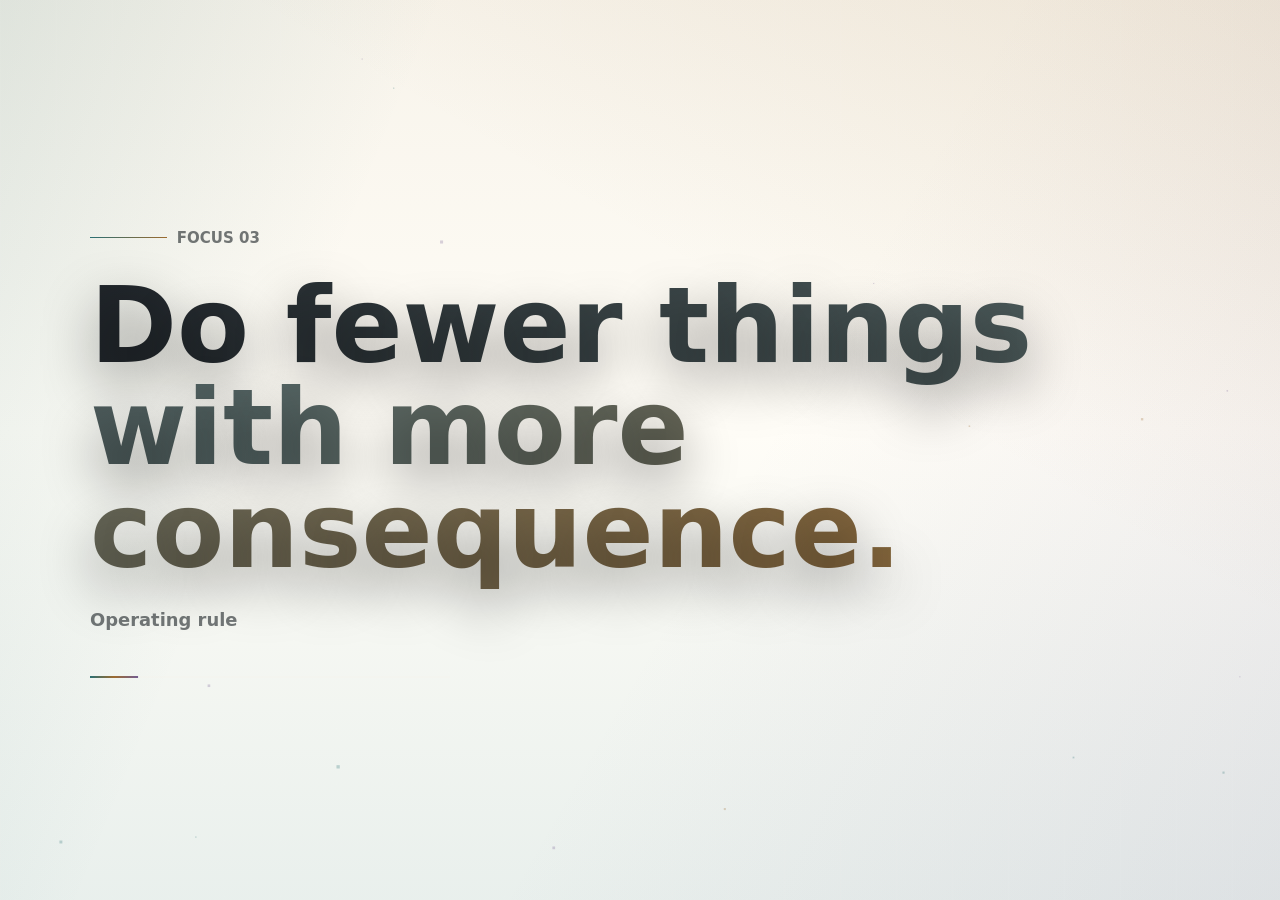
==== src/SignalWall/web/index.html @ 2f14b419 "Add Quote Signal wallpaper web app" ====
<!doctype html>
<html lang="en">
<head>
  <meta charset="utf-8">
  <meta name="viewport" content="width=device-width, initial-scale=1">
  <title>SignalWall Quote Signal</title>
  <style>
    :root {
      --quote-1: #fff8ed;
      --quote-2: #f1cf94;
      --quote-3: #d5faf3;
      --muted: rgba(244,239,228,0.62);
      --accent-1: #f0b35a;
      --accent-2: #5fc4b8;
      --accent-3: #d86c77;
      --bg-top: #0a0b0c;
      --bg-mid: #12100d;
      --bg-bottom: #081011;
      --glow-a: rgba(216,108,119,0.18);
      --glow-b: rgba(95,196,184,0.16);
      --glow-c: rgba(240,179,90,0.18);
      --grid-opacity: 0.46;
      --quote-size: clamp(48px, 8.2vw, 128px);
    }

    * {
      box-sizing: border-box;
    }

    html,
    body {
      width: 100%;
      height: 100%;
      margin: 0;
      overflow: hidden;
      background: #08090a;
      color: #f4efe4;
      font-family: Inter, ui-sans-serif, system-ui, -apple-system, BlinkMacSystemFont, "Segoe UI", sans-serif;
    }

    body::before {
      content: "";
      position: fixed;
      inset: 0;
      background:
        linear-gradient(112deg, var(--glow-a), transparent 28%),
        linear-gradient(211deg, var(--glow-b), transparent 38%),
        linear-gradient(300deg, var(--glow-c), transparent 44%),
        linear-gradient(180deg, var(--bg-top), var(--bg-mid) 48%, var(--bg-bottom));
      animation: temperature 18s ease-in-out infinite alternate;
      transform: scale(1.04);
    }

    body::after {
      content: "";
      position: fixed;
      inset: 0;
      pointer-events: none;
      background-image:
        linear-gradient(rgba(255,255,255,0.045) 1px, transparent 1px),
        linear-gradient(90deg, rgba(255,255,255,0.04) 1px, transparent 1px);
      background-size: 56px 56px;
      opacity: var(--grid-opacity);
    }

    @keyframes temperature {
      from { filter: hue-rotate(-8deg) saturate(1.02); }
      to { filter: hue-rotate(10deg) saturate(1.16); }
    }

    #field {
      position: fixed;
      inset: 0;
      width: 100%;
      height: 100%;
      opacity: 0.72;
    }

    .stage {
      position: relative;
      z-index: 2;
      display: grid;
      min-height: 100%;
      place-items: center;
      padding: clamp(32px, 7vw, 104px);
    }

    .quote-wrap {
      width: min(1180px, 90vw);
      text-align: left;
      will-change: opacity, transform, filter;
    }

    .kicker {
      display: inline-flex;
      align-items: center;
      gap: 10px;
      margin: 0 0 28px;
      color: var(--muted);
      font-size: clamp(12px, 1.2vw, 15px);
      font-weight: 760;
      text-transform: uppercase;
    }

    .kicker::before {
      content: "";
      width: clamp(42px, 6vw, 88px);
      height: 1px;
      background: linear-gradient(90deg, var(--accent-1), var(--accent-2));
    }

    .quote {
      min-height: 2.55em;
      margin: 0;
      font-size: var(--quote-size);
      font-weight: 760;
      line-height: 0.98;
      text-wrap: balance;
      text-shadow: 0 22px 54px rgba(0, 0, 0, 0.42);
    }

    .quote span {
      background: linear-gradient(92deg, var(--quote-1), var(--quote-2) 48%, var(--quote-3));
      -webkit-background-clip: text;
      background-clip: text;
      color: transparent;
    }

    .signature {
      min-height: 1.6em;
      margin: 26px 0 0;
      color: var(--muted);
      font-size: clamp(15px, 1.4vw, 20px);
      font-weight: 650;
    }

    .progress {
      width: min(360px, 42vw);
      height: 2px;
      margin-top: 38px;
      background: rgba(244,239,228,0.16);
      overflow: hidden;
    }

    .progress span {
      display: block;
      width: 100%;
      height: 100%;
      background: linear-gradient(90deg, var(--accent-1), var(--accent-2), var(--accent-3));
      transform: scaleX(0);
      transform-origin: left center;
    }

    .fx-fade { animation: fx-fade 520ms ease-out both; }
    .fx-slide { animation: fx-slide 560ms cubic-bezier(0.2, 0.85, 0.2, 1) both; }
    .fx-rise { animation: fx-rise 620ms cubic-bezier(0.16, 1, 0.3, 1) both; }
    .fx-scale { animation: fx-scale 560ms cubic-bezier(0.2, 0.85, 0.2, 1) both; }
    .fx-glitch { animation: fx-glitch 680ms steps(2, end) both; }

    @keyframes fx-fade {
      from { opacity: 0; filter: blur(10px); }
      to { opacity: 1; filter: blur(0); }
    }

    @keyframes fx-slide {
      from { opacity: 0; transform: translateX(-38px); filter: blur(7px); }
      to { opacity: 1; transform: translateX(0); filter: blur(0); }
    }

    @keyframes fx-rise {
      from { opacity: 0; transform: translateY(34px); filter: blur(8px); }
      to { opacity: 1; transform: translateY(0); filter: blur(0); }
    }

    @keyframes fx-scale {
      from { opacity: 0; transform: scale(0.965); filter: blur(7px); }
      to { opacity: 1; transform: scale(1); filter: blur(0); }
    }

    @keyframes fx-glitch {
      0% { opacity: 0; transform: translate(0, 0) skewX(0deg); filter: blur(9px); }
      18% { opacity: 0.72; transform: translate(-8px, 2px) skewX(-1deg); }
      36% { transform: translate(7px, -1px) skewX(1deg); filter: blur(4px); }
      66% { transform: translate(-3px, 1px) skewX(-0.5deg); }
      100% { opacity: 1; transform: translate(0, 0) skewX(0deg); filter: blur(0); }
    }
  </style>
</head>
<body>
  <canvas id="field" aria-hidden="true"></canvas>
  <main class="stage">
    <section class="quote-wrap" id="quoteWrap" aria-live="polite">
      <p class="kicker" id="quoteIndex">Signal 01</p>
      <h1 class="quote" id="quoteText"><span>Every pixel argues for attention. Most should lose.</span></h1>
      <p class="signature" id="quoteAuthor">Design note</p>
      <div class="progress" id="progress"><span id="progressBar"></span></div>
    </section>
  </main>

  <script src="quote-signal-config.js"></script>
  <script>
    const config = window.QUOTE_SIGNAL_CONFIG;
    const query = new URLSearchParams(location.search);
    const state = {
      screenSlot: clamp(Number(query.get("screenSlot")) || 3, 1, 3),
      lastKey: "",
      particles: [],
      palette: [[240, 179, 90], [95, 196, 184], [216, 108, 119]]
    };

    const quoteWrap = document.getElementById("quoteWrap");
    const quoteIndex = document.getElementById("quoteIndex");
    const quoteText = document.getElementById("quoteText");
    const quoteAuthor = document.getElementById("quoteAuthor");
    const progress = document.getElementById("progress");
    const progressBar = document.getElementById("progressBar");
    const canvas = document.getElementById("field");
    const ctx = canvas.getContext("2d");

    function settings() {
      return config.defaults.settings;
    }

    function activeTextTheme() {
      const defaults = config.defaults;
      const key = defaults.textThemeMode
        ? defaults.screenTextThemes[`screen${state.screenSlot}`]
        : defaults.globalTextTheme;
      return config.textThemes.find((theme) => theme.id === key) || config.textThemes[0];
    }

    function activeColorTheme() {
      const defaults = config.defaults;
      const key = defaults.colorThemeMode
        ? defaults.screenColorThemes[`screen${state.screenSlot}`]
        : defaults.globalColorTheme;
      return config.colorThemes.find((theme) => theme.id === key) || config.colorThemes[0];
    }

    function applyTheme() {
      const theme = activeColorTheme();
      const root = document.documentElement;
      const scale = settings().textScale / 100;

      root.style.setProperty("--quote-1", theme.text[0]);
      root.style.setProperty("--quote-2", theme.text[1]);
      root.style.setProperty("--quote-3", theme.text[2]);
      root.style.setProperty("--muted", theme.muted);
      root.style.setProperty("--accent-1", theme.accents[0]);
      root.style.setProperty("--accent-2", theme.accents[1]);
      root.style.setProperty("--accent-3", theme.accents[2]);
      root.style.setProperty("--bg-top", theme.background.top);
      root.style.setProperty("--bg-mid", theme.background.middle);
      root.style.setProperty("--bg-bottom", theme.background.bottom);
      root.style.setProperty("--glow-a", theme.background.glowA);
      root.style.setProperty("--glow-b", theme.background.glowB);
      root.style.setProperty("--glow-c", theme.background.glowC);
      root.style.setProperty("--grid-opacity", settings().gridOpacity / 100);
      root.style.setProperty("--quote-size", `clamp(${48 * scale}px, ${8.2 * scale}vw, ${128 * scale}px)`);
      progress.style.display = settings().progressVisible ? "" : "none";
      canvas.style.opacity = settings().particleAmount > 0 ? 0.28 + settings().particleAmount / 140 : 0;
      state.palette = theme.particles.map(hexToRgb);
    }

    function renderQuote() {
      const theme = activeTextTheme();
      const duration = settings().quoteSeconds * 1000;
      const cycle = Math.floor(Date.now() / duration);
      const offset = config.defaults.quoteDisplayMode ? state.screenSlot - 1 : 0;
      const index = settings().randomOrder
        ? hash(`${theme.id}:${cycle + offset * 997}`) % theme.quotes.length
        : (cycle + offset) % theme.quotes.length;
      const quote = theme.quotes[index];
      const key = `${theme.id}:${index}:${quote.text}:${quote.author || ""}`;

      if (key !== state.lastKey) {
        state.lastKey = key;
        quoteIndex.textContent = `${theme.label} ${String(index + 1).padStart(2, "0")}`;
        quoteText.innerHTML = `<span>${escapeHtml(quote.text)}</span>`;
        quoteAuthor.textContent = quote.author || theme.label;
        playTransition();
      }

      progressBar.style.transform = `scaleX(${(Date.now() % duration) / duration})`;
    }

    function playTransition() {
      const effects = ["fade", "slide", "rise", "scale", "glitch"];
      quoteWrap.classList.remove(...effects.map((effect) => `fx-${effect}`));
      let effect = settings().transitionEffect;
      if (effect === "none") return;
      if (effect === "random") {
        effect = effects[hash(`${state.lastKey}:${Date.now()}`) % effects.length];
      }
      void quoteWrap.offsetWidth;
      quoteWrap.classList.add(`fx-${effect}`);
    }

    function seedParticles() {
      const density = settings().particleAmount / 100;
      const count = density === 0 ? 0 : Math.max(18, Math.floor((innerWidth * innerHeight) / (42000 / density)));
      state.particles = Array.from({ length: count }, () => ({
        x: Math.random() * innerWidth,
        y: Math.random() * innerHeight,
        vx: (Math.random() - 0.5) * 0.38,
        vy: (Math.random() - 0.5) * 0.28,
        size: 1 + Math.random() * 2.4,
        hue: Math.floor(Math.random() * 3)
      }));
    }

    function draw() {
      ctx.clearRect(0, 0, innerWidth, innerHeight);
      const speed = settings().particleSpeed / 100;

      for (const particle of state.particles) {
        particle.x = wrap(particle.x + particle.vx * speed, -20, innerWidth + 20);
        particle.y = wrap(particle.y + particle.vy * speed, -20, innerHeight + 20);
        const color = state.palette[particle.hue] || state.palette[0];
        ctx.fillStyle = `rgba(${color[0]},${color[1]},${color[2]},0.36)`;
        ctx.fillRect(particle.x, particle.y, particle.size, particle.size);
      }

      for (let i = 0; i < state.particles.length; i++) {
        for (let j = i + 1; j < state.particles.length; j++) {
          const a = state.particles[i];
          const b = state.particles[j];
          const distance = Math.hypot(a.x - b.x, a.y - b.y);
          if (distance < 126) {
            ctx.strokeStyle = `rgba(244,239,228,${0.075 * (1 - distance / 126)})`;
            ctx.beginPath();
            ctx.moveTo(a.x, a.y);
            ctx.lineTo(b.x, b.y);
            ctx.stroke();
          }
        }
      }

      renderQuote();
      requestAnimationFrame(draw);
    }

    function resize() {
      const scale = devicePixelRatio || 1;
      canvas.width = Math.floor(innerWidth * scale);
      canvas.height = Math.floor(innerHeight * scale);
      canvas.style.width = `${innerWidth}px`;
      canvas.style.height = `${innerHeight}px`;
      ctx.setTransform(scale, 0, 0, scale, 0, 0);
      applyTheme();
      seedParticles();
      renderQuote();
    }

    function signalWallSetScreenSlot(slot) {
      state.screenSlot = clamp(Number(slot) || 3, 1, 3);
      applyTheme();
      renderQuote();
    }

    window.signalWallSetScreenSlot = signalWallSetScreenSlot;
    window.livelyPropertyListener = (name, value) => {
      if (name === "screenSlot") signalWallSetScreenSlot(value);
    };

    function hexToRgb(value) {
      const hex = String(value || "").replace("#", "");
      if (!/^[0-9a-f]{6}$/i.test(hex)) return [240, 179, 90];
      return [parseInt(hex.slice(0, 2), 16), parseInt(hex.slice(2, 4), 16), parseInt(hex.slice(4, 6), 16)];
    }

    function hash(value) {
      let result = 2166136261;
      for (const char of String(value)) {
        result ^= char.charCodeAt(0);
        result = Math.imul(result, 16777619);
      }
      return result >>> 0;
    }

    function escapeHtml(value) {
      return String(value)
        .replaceAll("&", "&amp;")
        .replaceAll("<", "&lt;")
        .replaceAll(">", "&gt;")
        .replaceAll("\"", "&quot;")
        .replaceAll("'", "&#039;");
    }

    function clamp(value, min, max) {
      return Math.min(max, Math.max(min, value));
    }

    function wrap(value, min, max) {
      if (value < min) return max;
      if (value > max) return min;
      return value;
    }

    addEventListener("resize", resize);
    resize();
    draw();
  </script>
</body>
</html>
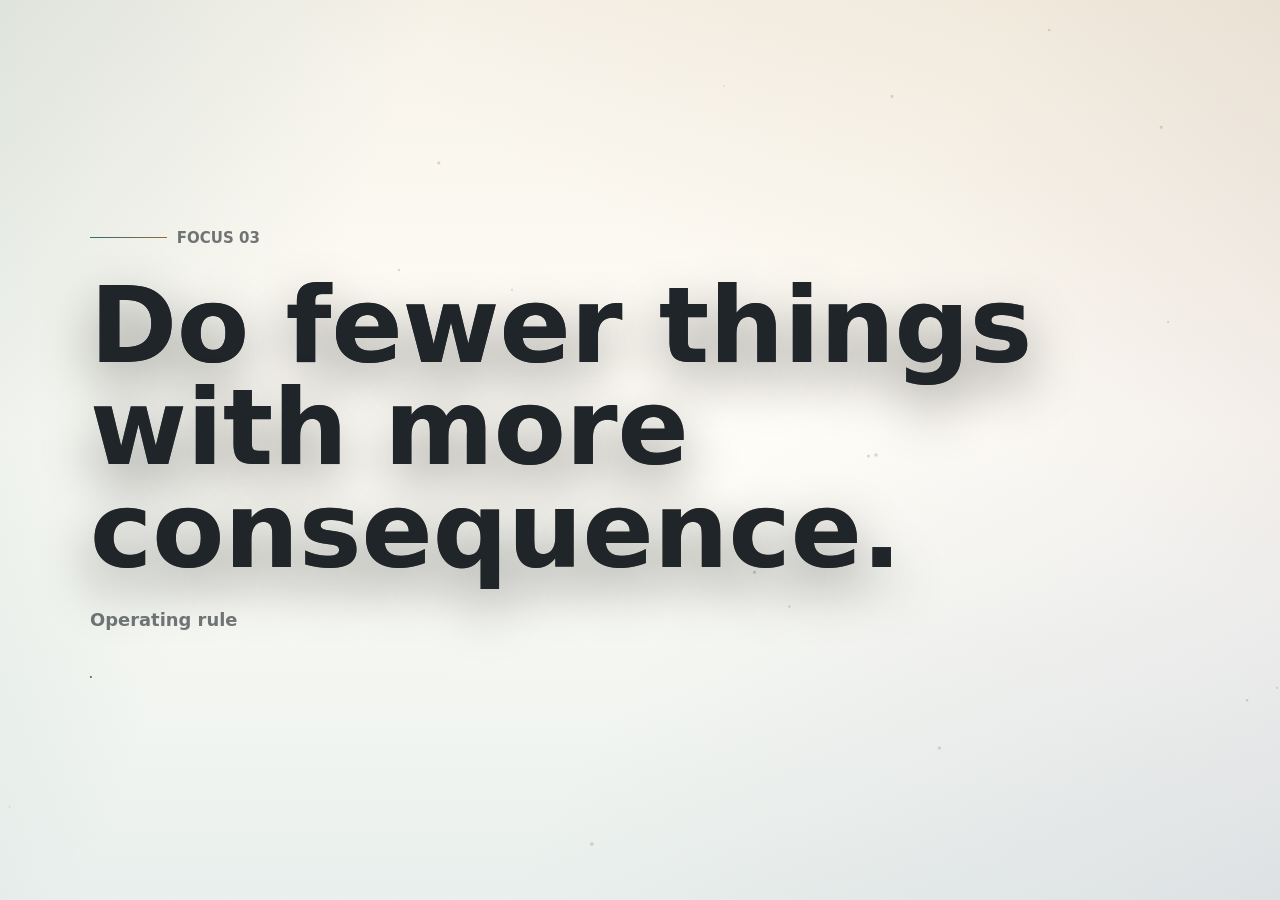
==== commit 9cd91bb5: "Add freeze timing and soft apply" ====
--- a/src/SignalWall/web/index.html
+++ b/src/SignalWall/web/index.html
@@ -123,7 +123,8 @@
       background: linear-gradient(92deg, var(--quote-1), var(--quote-2) 48%, var(--quote-3));
       -webkit-background-clip: text;
       background-clip: text;
-      color: transparent;
+      color: var(--quote-1);
+      -webkit-text-fill-color: var(--quote-1);
     }
 
     .signature {
@@ -149,39 +150,45 @@
       background: linear-gradient(90deg, var(--accent-1), var(--accent-2), var(--accent-3));
       transform: scaleX(0);
       transform-origin: left center;
-    }
-
-    .fx-fade { animation: fx-fade 520ms ease-out both; }
-    .fx-slide { animation: fx-slide 560ms cubic-bezier(0.2, 0.85, 0.2, 1) both; }
-    .fx-rise { animation: fx-rise 620ms cubic-bezier(0.16, 1, 0.3, 1) both; }
-    .fx-scale { animation: fx-scale 560ms cubic-bezier(0.2, 0.85, 0.2, 1) both; }
-    .fx-glitch { animation: fx-glitch 680ms steps(2, end) both; }
+      transition: transform 180ms linear;
+    }
+
+    .progress.is-frozen span {
+      opacity: 0.42;
+      transform: scaleX(1);
+    }
+
+    .fx-fade { animation: fx-fade 420ms ease-out both; }
+    .fx-slide { animation: fx-slide 480ms cubic-bezier(0.2, 0.85, 0.2, 1) both; }
+    .fx-rise { animation: fx-rise 480ms cubic-bezier(0.16, 1, 0.3, 1) both; }
+    .fx-scale { animation: fx-scale 440ms cubic-bezier(0.2, 0.85, 0.2, 1) both; }
+    .fx-glitch { animation: fx-glitch 360ms steps(2, end) both; }
 
     @keyframes fx-fade {
-      from { opacity: 0; filter: blur(10px); }
+      from { opacity: 0; filter: blur(5px); }
       to { opacity: 1; filter: blur(0); }
     }
 
     @keyframes fx-slide {
-      from { opacity: 0; transform: translateX(-38px); filter: blur(7px); }
+      from { opacity: 0; transform: translateX(-22px); filter: blur(4px); }
       to { opacity: 1; transform: translateX(0); filter: blur(0); }
     }
 
     @keyframes fx-rise {
-      from { opacity: 0; transform: translateY(34px); filter: blur(8px); }
+      from { opacity: 0; transform: translateY(20px); filter: blur(4px); }
       to { opacity: 1; transform: translateY(0); filter: blur(0); }
     }
 
     @keyframes fx-scale {
-      from { opacity: 0; transform: scale(0.965); filter: blur(7px); }
+      from { opacity: 0; transform: scale(0.982); filter: blur(4px); }
       to { opacity: 1; transform: scale(1); filter: blur(0); }
     }
 
     @keyframes fx-glitch {
-      0% { opacity: 0; transform: translate(0, 0) skewX(0deg); filter: blur(9px); }
-      18% { opacity: 0.72; transform: translate(-8px, 2px) skewX(-1deg); }
-      36% { transform: translate(7px, -1px) skewX(1deg); filter: blur(4px); }
-      66% { transform: translate(-3px, 1px) skewX(-0.5deg); }
+      0% { opacity: 0; transform: translate(0, 0) skewX(0deg); filter: blur(5px); }
+      22% { opacity: 0.72; transform: translate(-4px, 1px) skewX(-0.45deg); }
+      44% { transform: translate(4px, -1px) skewX(0.45deg); filter: blur(2px); }
+      70% { transform: translate(-2px, 1px) skewX(-0.2deg); }
       100% { opacity: 1; transform: translate(0, 0) skewX(0deg); filter: blur(0); }
     }
   </style>
@@ -204,6 +211,7 @@
     const state = {
       screenSlot: clamp(Number(query.get("screenSlot")) || 3, 1, 3),
       lastKey: "",
+      sequenceStartedAt: Date.now(),
       particles: [],
       palette: [[240, 179, 90], [95, 196, 184], [216, 108, 119]]
     };
@@ -216,9 +224,43 @@
     const progressBar = document.getElementById("progressBar");
     const canvas = document.getElementById("field");
     const ctx = canvas.getContext("2d");
+    const transitionEffects = ["none", "fade", "slide", "rise", "scale", "glitch", "random"];
+    const animatedEffects = ["fade", "slide", "rise", "scale", "glitch"];
 
     function settings() {
-      return config.defaults.settings;
+      const values = config.defaults.settings || {};
+      values.quoteSeconds = normalizeQuoteSeconds(values.quoteSeconds, 300);
+      values.textScale = normalizeRange(values.textScale, 100, 60, 160);
+      values.particleAmount = normalizeRange(values.particleAmount, 65, 0, 120);
+      values.particleSpeed = normalizeRange(values.particleSpeed, 100, 0, 200);
+      values.gridOpacity = normalizeRange(values.gridOpacity, 46, 0, 100);
+      values.progressVisible = values.progressVisible !== false;
+      values.randomOrder = values.randomOrder !== false;
+      values.transitionEffect = normalizeTransition(values.transitionEffect);
+      config.defaults.settings = values;
+      return values;
+    }
+
+    function normalizeQuoteSeconds(value, fallback = 300) {
+      const number = Number(value);
+      if (!Number.isFinite(number)) return fallback;
+      if (number <= 0) return 0;
+      return Math.min(3600, Math.max(5, Math.round(number)));
+    }
+
+    function normalizeRange(value, fallback, min, max) {
+      const number = Number(value);
+      if (!Number.isFinite(number)) return fallback;
+      return clamp(number, min, max);
+    }
+
+    function normalizeTransition(value) {
+      const index = Number(value);
+      if (Number.isInteger(index) && index >= 0 && index < transitionEffects.length) {
+        return transitionEffects[index];
+      }
+      const effect = String(value || "fade").trim();
+      return transitionEffects.includes(effect) ? effect : "fade";
     }
 
     function activeTextTheme() {
@@ -264,10 +306,13 @@
 
     function renderQuote() {
       const theme = activeTextTheme();
-      const duration = settings().quoteSeconds * 1000;
-      const cycle = Math.floor(Date.now() / duration);
+      const activeSettings = settings();
+      const frozen = activeSettings.quoteSeconds <= 0;
+      const duration = frozen ? Number.POSITIVE_INFINITY : Math.max(5000, activeSettings.quoteSeconds * 1000);
+      const elapsed = frozen ? 0 : Date.now() - state.sequenceStartedAt;
+      const cycle = frozen ? 0 : Math.floor(elapsed / duration);
       const offset = config.defaults.quoteDisplayMode ? state.screenSlot - 1 : 0;
-      const index = settings().randomOrder
+      const index = activeSettings.randomOrder
         ? hash(`${theme.id}:${cycle + offset * 997}`) % theme.quotes.length
         : (cycle + offset) % theme.quotes.length;
       const quote = theme.quotes[index];
@@ -281,16 +326,16 @@
         playTransition();
       }
 
-      progressBar.style.transform = `scaleX(${(Date.now() % duration) / duration})`;
+      progress.classList.toggle("is-frozen", frozen);
+      progressBar.style.transform = frozen ? "scaleX(1)" : `scaleX(${(elapsed % duration) / duration})`;
     }
 
     function playTransition() {
-      const effects = ["fade", "slide", "rise", "scale", "glitch"];
-      quoteWrap.classList.remove(...effects.map((effect) => `fx-${effect}`));
+      quoteWrap.classList.remove(...animatedEffects.map((effect) => `fx-${effect}`));
       let effect = settings().transitionEffect;
       if (effect === "none") return;
       if (effect === "random") {
-        effect = effects[hash(`${state.lastKey}:${Date.now()}`) % effects.length];
+        effect = animatedEffects[hash(`${state.lastKey}:${Date.now()}`) % animatedEffects.length];
       }
       void quoteWrap.offsetWidth;
       quoteWrap.classList.add(`fx-${effect}`);
@@ -358,7 +403,21 @@
       renderQuote();
     }
 
+    function signalWallApplyConfig(nextConfig, slot) {
+      if (nextConfig && typeof nextConfig === "object") {
+        Object.keys(config).forEach((key) => delete config[key]);
+        Object.assign(config, nextConfig);
+      }
+      state.screenSlot = clamp(Number(slot) || state.screenSlot, 1, 3);
+      state.lastKey = "";
+      state.sequenceStartedAt = Date.now();
+      applyTheme();
+      seedParticles();
+      renderQuote();
+    }
+
     window.signalWallSetScreenSlot = signalWallSetScreenSlot;
+    window.signalWallApplyConfig = signalWallApplyConfig;
     window.livelyPropertyListener = (name, value) => {
       if (name === "screenSlot") signalWallSetScreenSlot(value);
     };
